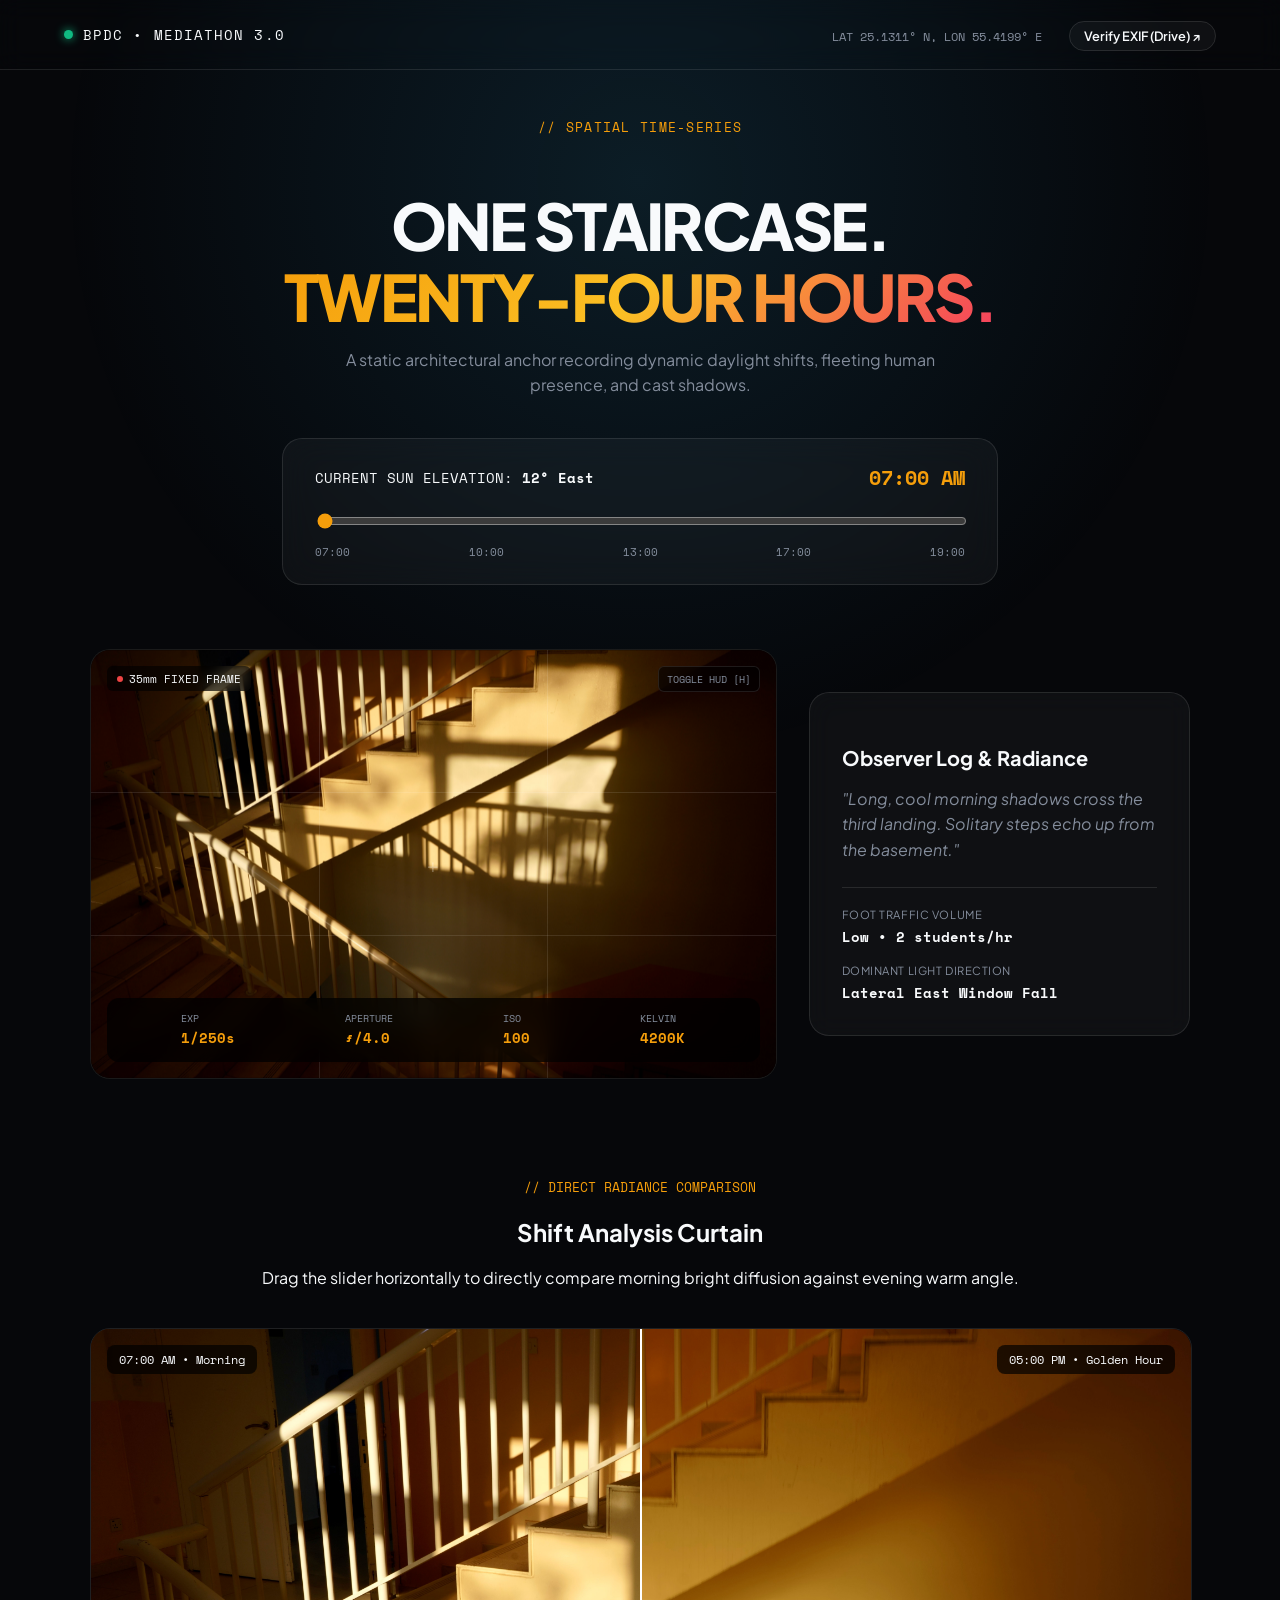
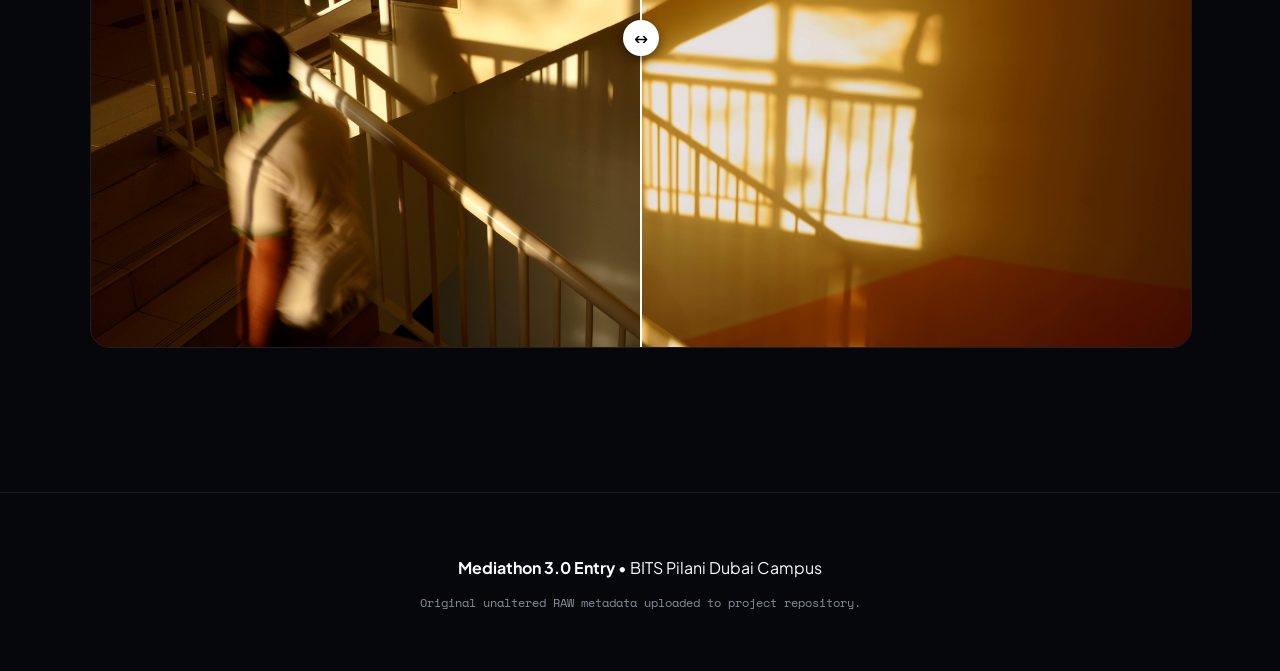
==== index.html @ baf7a8a2 "Add files via upload" ====
<!DOCTYPE html>
<html lang="en">
<head>
  <meta charset="UTF-8" />
  <meta name="viewport" content="width=device-width, initial-scale=1.0" />
  <title>One Staircase, Every Hour | Chrono-Photographic Study</title>
  <link rel="stylesheet" href="style.css" />
  <link rel="preconnect" href="https://fonts.googleapis.com">
  <link rel="preconnect" href="https://fonts.gstatic.com" crossorigin>
  <link href="https://fonts.googleapis.com/css2?family=Plus+Jakarta+Sans:wght@300;400;600;800&family=Space+Mono:ital,wght@0,400;0,700;1,400&display=swap" rel="stylesheet">
</head>
<body data-ambient="dawn">

  <div class="ambient-fog" id="ambientFog"></div>

  <!-- Top Navigation -->
  <header class="navbar">
    <div class="nav-left">
      <span class="pulse-indicator"></span>
      <span class="mono-title">BPDC • MEDIATHON 3.0</span>
    </div>
    <div class="nav-right">
      <span class="mono-sub">LAT 25.1311° N, LON 55.4199° E</span>
      <a href="https://drive.google.com" target="_blank" class="exif-btn">Verify EXIF (Drive) ↗</a>
    </div>
  </header>

  <main>
    <!-- Section 1: Hero & Real-time Solar Scrubber -->
    <section class="hero-block">
      <div class="theme-tag">// SPATIAL TIME-SERIES</div>
      <h1>ONE STAIRCASE.<br><span class="solar-gradient">TWENTY-FOUR HOURS.</span></h1>
      <p class="lead-text">A static architectural anchor recording dynamic daylight shifts, fleeting human presence, and cast shadows.</p>
      
      <!-- Interactive Dynamic Time Scrubber -->
      <div class="scrubber-card">
        <div class="scrubber-top">
          <span class="scrub-label">CURRENT SUN ELEVATION: <strong id="solarAngle">12° East</strong></span>
          <span class="active-hour" id="activeTimeDisplay">07:00 AM</span>
        </div>
        <input type="range" id="solarRange" min="0" max="1000" step="1" value="0" />
        <div class="time-ticks">
          <span>07:00</span>
          <span>10:00</span>
          <span>13:00</span>
          <span>17:00</span>
          <span>19:00</span>
        </div>
      </div>
    </section>

    <!-- Section 2: Main Optical Frame with HUD Overlay -->
    <section class="viewfinder-section">
      <div class="viewfinder-box" id="viewfinder">
        
        <!-- Dynamic Cross-Fade Image Layers -->
        <div class="image-layers-container" id="layerContainer"></div>

        <!-- Optical Grid -->
        <div class="grid-overlay" id="gridOverlay">
          <div class="grid-line h1"></div>
          <div class="grid-line h2"></div>
          <div class="grid-line v1"></div>
          <div class="grid-line v2"></div>
          <div class="center-cross">+</div>
        </div>

        <!-- Camera HUD Bar -->
        <div class="hud-top">
          <span class="hud-pill"><span class="rec-dot"></span> 35mm FIXED FRAME</span>
          <button class="hud-toggle-btn" id="toggleHudBtn">TOGGLE HUD [H]</button>
        </div>

        <div class="hud-bottom">
          <div class="hud-stat"><label>EXP</label><span id="hudShutter">1/250s</span></div>
          <div class="hud-stat"><label>APERTURE</label><span id="hudAperture">ƒ/4.0</span></div>
          <div class="hud-stat"><label>ISO</label><span id="hudIso">100</span></div>
          <div class="hud-stat"><label>KELVIN</label><span id="hudKelvin">4200K</span></div>
        </div>
      </div>

      <!-- Human Traffic & Shadow Log -->
      <div class="field-notes-card">
        <h3>Observer Log & Radiance</h3>
        <p class="note-quote" id="logObservation">"Long, cool morning shadows cross the third landing. Solitary steps echo up from the basement."</p>
        <div class="notes-grid">
          <div><label>Foot Traffic Volume</label><strong id="logTraffic">Low • 2 students/hr</strong></div>
          <div><label>Dominant Light Direction</label><strong id="logAngle">Lateral East Window Fall</strong></div>
        </div>
      </div>
    </section>

    <!-- Section 3: Interactive Split-Curtain Light Comparator -->
    <section class="comparator-section">
      <div class="section-heading">
        <span class="mono-tag">// DIRECT RADIANCE COMPARISON</span>
        <h2>Shift Analysis Curtain</h2>
        <p>Drag the slider horizontally to directly compare morning bright diffusion against evening warm angle.</p>
      </div>

      <div class="split-slider-container" id="splitSlider">
        <img class="split-img img-before" src="images/_DSC1558.JPG" alt="Morning light" />
        
        <div class="split-reveal-wrapper" id="revealWrapper">
          <img class="split-img img-after" src="images/_DSC1779.JPG" alt="Golden Hour light" />
        </div>

        <input type="range" min="0" max="100" value="50" class="split-divider-range" id="curtainRange" />
        <div class="split-handle" id="splitHandle">
          <div class="handle-icon">↔</div>
        </div>

        <span class="split-badge badge-left">07:00 AM • Morning</span>
        <span class="split-badge badge-right">05:00 PM • Golden Hour</span>
      </div>
    </section>
  </main>

  <footer>
    <div>
      <p><strong>Mediathon 3.0 Entry</strong> • BITS Pilani Dubai Campus</p>
      <p class="mono-sub">Original unaltered RAW metadata uploaded to project repository.</p>
    </div>
  </footer>

  <script src="script.js"></script>
</body>
</html>
---- style.css ----
:root {
  --bg: #06070a;
  --surface: rgba(255, 255, 255, 0.04);
  --border: rgba(255, 255, 255, 0.1);
  --accent: #f59e0b;
  --text: #f8fafc;
  --text-muted: #848d9c;
  --font-mono: 'Space Mono', monospace;
  --ambient-color: rgba(56, 189, 248, 0.12);
}

body {
  background-color: var(--bg);
  color: var(--text);
  font-family: 'Plus Jakarta Sans', sans-serif;
  margin: 0;
  padding: 0;
  overflow-x: hidden;
  transition: background-color 0.8s ease;
}

.ambient-fog {
  position: fixed;
  top: 0;
  left: 50%;
  transform: translateX(-50%);
  width: 100vw;
  height: 100vh;
  background: radial-gradient(circle at 50% 20%, var(--ambient-color) 0%, transparent 60%);
  pointer-events: none;
  z-index: 0;
  transition: background 0.1s linear;
}

.navbar {
  position: relative;
  z-index: 10;
  display: flex;
  justify-content: space-between;
  align-items: center;
  padding: 1.5rem 5%;
  border-bottom: 1px solid var(--border);
  backdrop-filter: blur(12px);
}

.nav-left { display: flex; align-items: center; gap: 10px; }
.pulse-indicator { width: 9px; height: 9px; background: #10b981; border-radius: 50%; box-shadow: 0 0 10px #10b981; }
.mono-title { font-family: var(--font-mono); font-size: 0.85rem; letter-spacing: 0.08em; }
.mono-sub { font-family: var(--font-mono); font-size: 0.75rem; color: var(--text-muted); }

.exif-btn {
  margin-left: 1.5rem;
  padding: 6px 14px;
  background: var(--surface);
  border: 1px solid var(--border);
  border-radius: 999px;
  color: var(--text);
  text-decoration: none;
  font-size: 0.8rem;
  font-weight: 600;
  transition: border-color 0.2s;
}

.exif-btn:hover { border-color: var(--accent); }

main {
  position: relative;
  z-index: 1;
  max-width: 1100px;
  margin: 0 auto;
  padding: 3rem 1.5rem;
}

.hero-block { text-align: center; margin-bottom: 4rem; }
.theme-tag { font-family: var(--font-mono); font-size: 0.8rem; color: var(--accent); letter-spacing: 0.1em; margin-bottom: 0.8rem; }
h1 { font-size: clamp(2.4rem, 5vw, 4rem); font-weight: 800; letter-spacing: -0.04em; line-height: 1.1; margin-bottom: 1rem; }

.solar-gradient {
  background: linear-gradient(135deg, #f59e0b, #fbbf24, #f43f5e);
  -webkit-background-clip: text;
  -webkit-text-fill-color: transparent;
}

.lead-text { color: var(--text-muted); max-width: 600px; margin: 0 auto 2.5rem; line-height: 1.6; }

.scrubber-card {
  max-width: 650px;
  margin: 0 auto;
  background: var(--surface);
  border: 1px solid var(--border);
  padding: 1.5rem 2rem;
  border-radius: 20px;
  backdrop-filter: blur(16px);
}

.scrubber-top {
  display: flex;
  justify-content: space-between;
  align-items: center;
  margin-bottom: 1.2rem;
  font-family: var(--font-mono);
  font-size: 0.85rem;
}

.active-hour { font-size: 1.25rem; font-weight: 700; color: var(--accent); font-variant-numeric: tabular-nums; }

input[type="range"] { width: 100%; accent-color: var(--accent); cursor: pointer; }
.time-ticks { display: flex; justify-content: space-between; margin-top: 0.6rem; font-family: var(--font-mono); font-size: 0.7rem; color: var(--text-muted); }

.viewfinder-section {
  display: grid;
  grid-template-columns: 1.8fr 1fr;
  gap: 2rem;
  align-items: center;
  margin-bottom: 6rem;
}

.viewfinder-box {
  position: relative;
  aspect-ratio: 16 / 10;
  border-radius: 20px;
  overflow: hidden;
  border: 1px solid var(--border);
  background: #000;
}

.image-layers-container {
  position: absolute;
  inset: 0;
  width: 100%;
  height: 100%;
  z-index: 1;
}

.blended-img-layer {
  position: absolute;
  inset: 0;
  width: 100%;
  height: 100%;
  object-fit: cover;
  opacity: 0;
  will-change: opacity;
}

.grid-overlay {
  position: absolute;
  inset: 0;
  pointer-events: none;
  opacity: 0.7;
  transition: opacity 0.3s;
  z-index: 10;
}

.grid-overlay.hidden { opacity: 0; }
.grid-line { position: absolute; background: rgba(255, 255, 255, 0.15); }
.grid-line.h1 { top: 33.3%; left: 0; right: 0; height: 1px; }
.grid-line.h2 { top: 66.6%; left: 0; right: 0; height: 1px; }
.grid-line.v1 { left: 33.3%; top: 0; bottom: 0; width: 1px; }
.grid-line.v2 { left: 66.6%; top: 0; bottom: 0; width: 1px; }
.center-cross { position: absolute; top: 50%; left: 50%; transform: translate(-50%, -50%); color: rgba(255, 255, 255, 0.4); font-size: 1.2rem; }

.hud-top {
  position: absolute;
  top: 1rem;
  left: 1rem;
  right: 1rem;
  display: flex;
  justify-content: space-between;
  align-items: center;
  z-index: 10;
}

.hud-pill {
  font-family: var(--font-mono);
  font-size: 0.7rem;
  background: rgba(0, 0, 0, 0.6);
  backdrop-filter: blur(8px);
  padding: 4px 10px;
  border-radius: 6px;
  display: flex;
  align-items: center;
  gap: 6px;
}

.rec-dot { width: 6px; height: 6px; background: #ef4444; border-radius: 50%; }

.hud-toggle-btn {
  background: rgba(0, 0, 0, 0.6);
  backdrop-filter: blur(8px);
  border: 1px solid var(--border);
  color: var(--text-muted);
  font-family: var(--font-mono);
  font-size: 0.65rem;
  padding: 4px 8px;
  border-radius: 6px;
  cursor: pointer;
}

.hud-bottom {
  position: absolute;
  bottom: 1rem;
  left: 1rem;
  right: 1rem;
  background: rgba(0, 0, 0, 0.75);
  backdrop-filter: blur(10px);
  padding: 0.8rem 1.2rem;
  border-radius: 12px;
  display: flex;
  justify-content: space-around;
  font-family: var(--font-mono);
  z-index: 10;
}

.hud-stat label { display: block; font-size: 0.6rem; color: var(--text-muted); }
.hud-stat span { font-size: 0.85rem; font-weight: 700; color: var(--accent); font-variant-numeric: tabular-nums; }

.field-notes-card {
  background: var(--surface);
  border: 1px solid var(--border);
  padding: 2rem;
  border-radius: 20px;
  backdrop-filter: blur(12px);
}

.field-notes-card h3 { font-size: 1.25rem; margin-bottom: 0.8rem; }
.note-quote { font-style: italic; color: var(--text-muted); line-height: 1.6; margin-bottom: 1.5rem; }
.notes-grid { display: flex; flex-direction: column; gap: 1rem; border-top: 1px solid var(--border); padding-top: 1.2rem; }
.notes-grid label { display: block; font-size: 0.7rem; text-transform: uppercase; color: var(--text-muted); letter-spacing: 0.05em; margin-bottom: 4px; }
.notes-grid strong { font-family: var(--font-mono); font-size: 0.9rem; }

.comparator-section { margin-bottom: 6rem; }
.section-heading { text-align: center; margin-bottom: 2.5rem; }
.mono-tag { font-family: var(--font-mono); font-size: 0.8rem; color: var(--accent); }
.split-slider-container { position: relative; width: 100%; aspect-ratio: 16 / 9; border-radius: 20px; overflow: hidden; border: 1px solid var(--border); }
.split-img { position: absolute; top: 0; left: 0; width: 100%; height: 100%; object-fit: cover; }
.split-reveal-wrapper { position: absolute; top: 0; left: 0; bottom: 0; width: 50%; overflow: hidden; }
.split-reveal-wrapper .img-after { width: 100%; height: 100%; object-fit: cover; position: absolute; left: 0; top: 0; }
.split-slider-container .img-after { width: var(--container-width, 1000px); max-width: none; }
.split-divider-range { position: absolute; inset: 0; width: 100%; height: 100%; opacity: 0; cursor: ew-resize; z-index: 5; }
.split-handle { position: absolute; top: 0; bottom: 0; left: 50%; width: 2px; background: #fff; z-index: 4; pointer-events: none; transform: translateX(-50%); }
.handle-icon { position: absolute; top: 50%; left: 50%; transform: translate(-50%, -50%); width: 36px; height: 36px; border-radius: 50%; background: #fff; color: #000; display: flex; align-items: center; justify-content: center; font-weight: 700; font-size: 0.8rem; box-shadow: 0 4px 12px rgba(0,0,0,0.5); }
.split-badge { position: absolute; top: 1rem; padding: 6px 12px; background: rgba(0, 0, 0, 0.7); backdrop-filter: blur(8px); border-radius: 8px; font-family: var(--font-mono); font-size: 0.75rem; z-index: 3; }
.badge-left { left: 1rem; }
.badge-right { right: 1rem; }

footer { border-top: 1px solid var(--border); padding: 3rem 5%; text-align: center; }

@media (max-width: 800px) {
  .viewfinder-section { grid-template-columns: 1fr; }
}
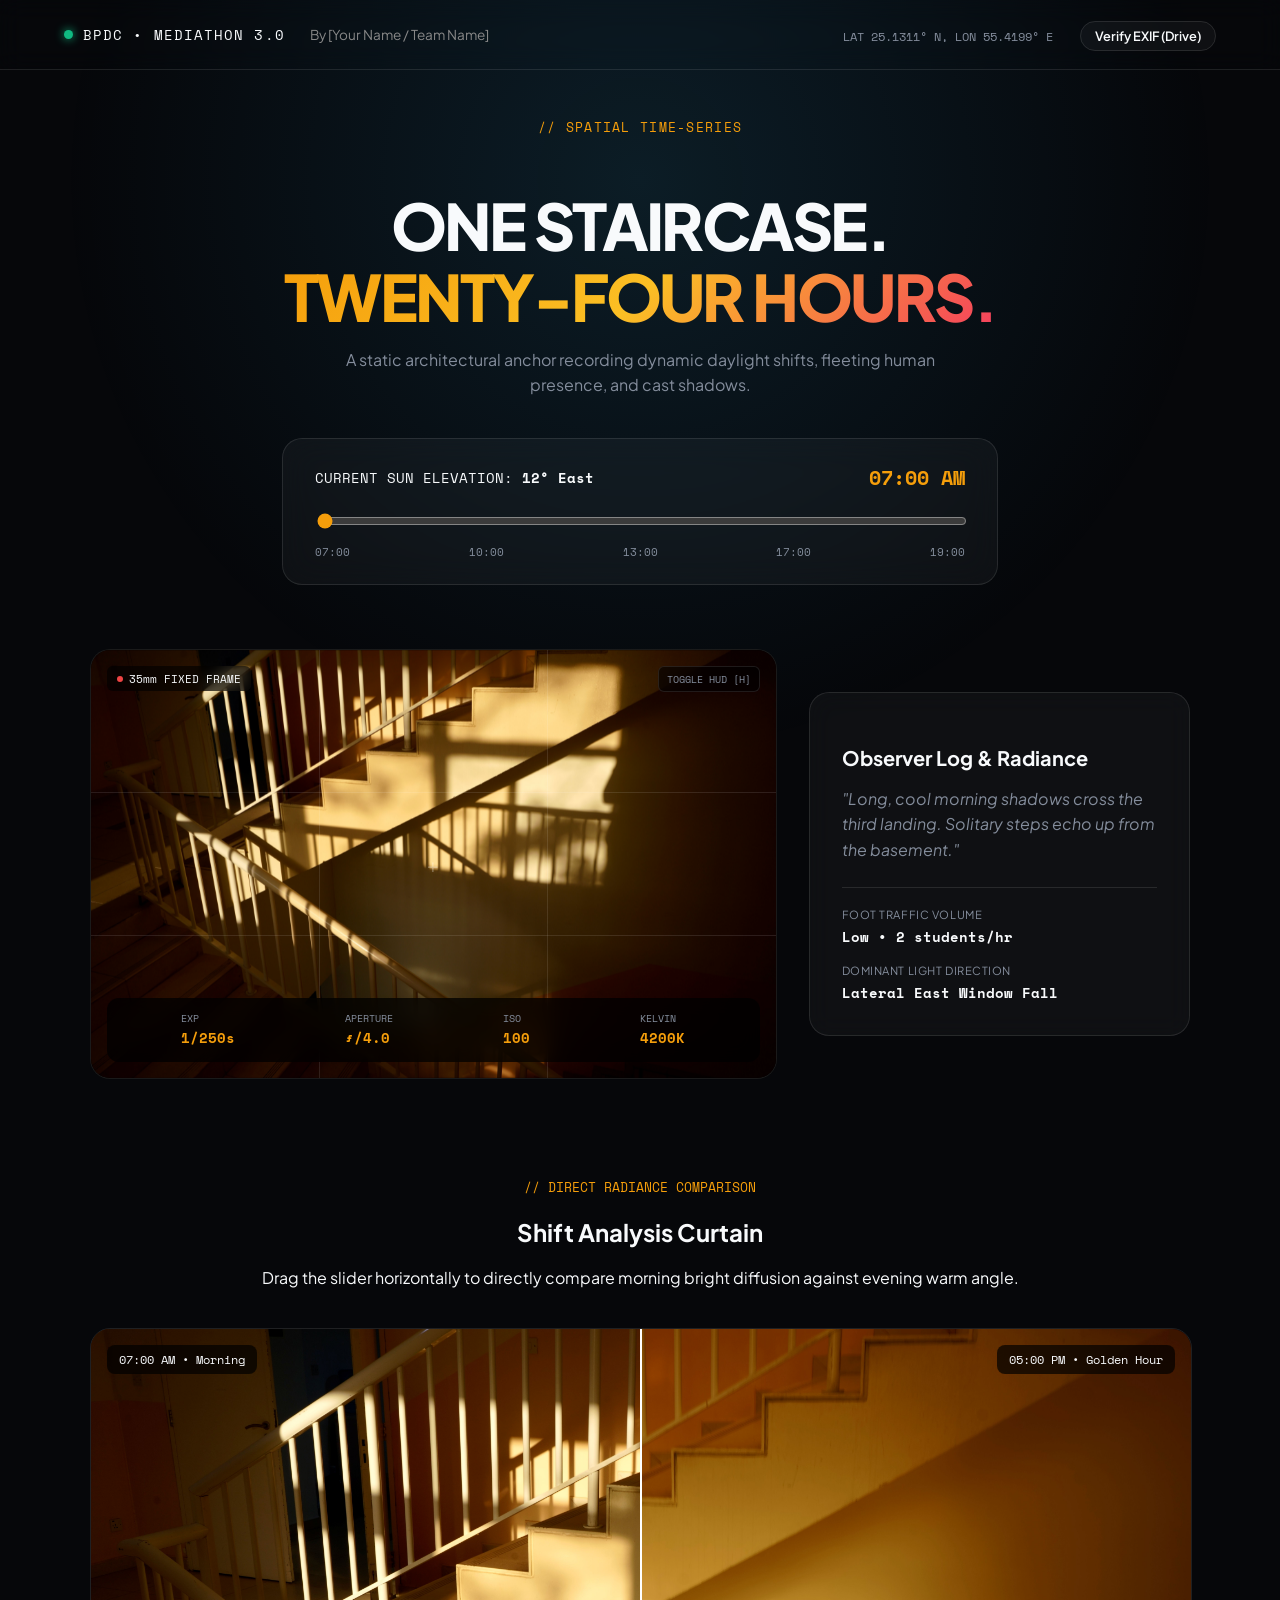
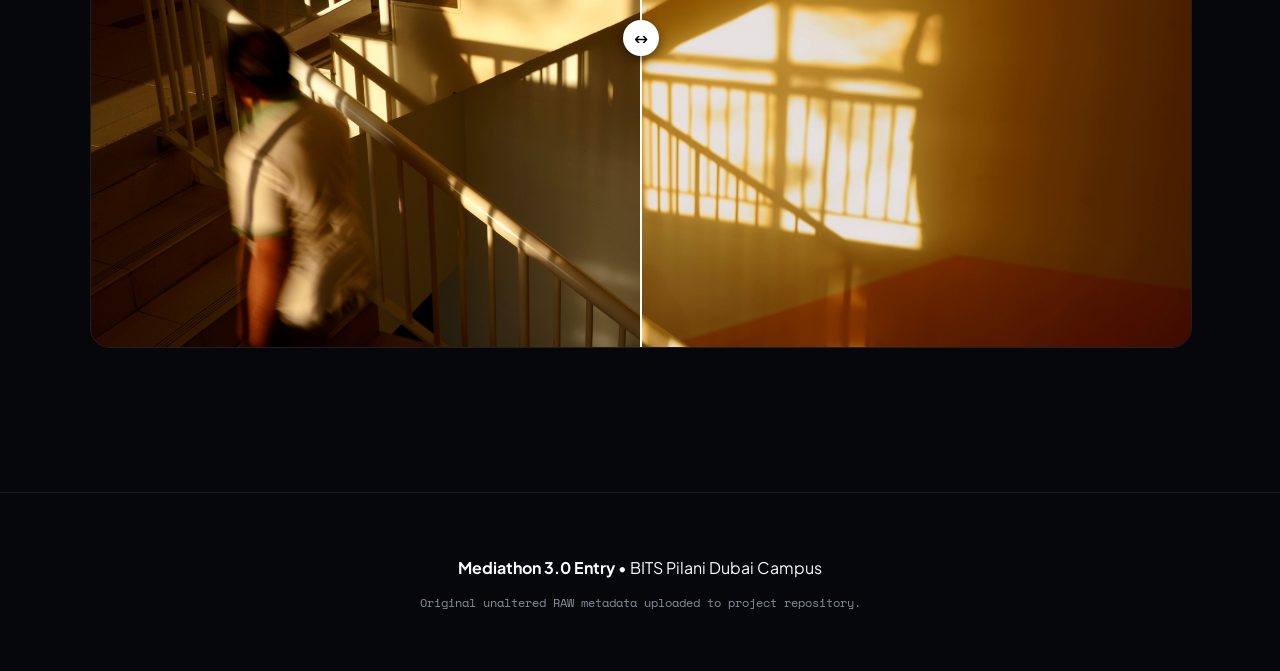
==== commit 6e502a94: "Update navigation bar with author name and EXIF link Added author name to the navigation bar and upd" ====
--- a/index.html
+++ b/index.html
@@ -14,16 +14,17 @@
   <div class="ambient-fog" id="ambientFog"></div>
 
   <!-- Top Navigation -->
-  <header class="navbar">
+<header class="navbar">
     <div class="nav-left">
-      <span class="pulse-indicator"></span>
-      <span class="mono-title">BPDC • MEDIATHON 3.0</span>
+        <span class="pulse-indicator"></span>
+        <span class="mono-title">BPDC • MEDIATHON 3.0</span>
+        <span class="nav-author" style="margin-left: 15px; color: #888; font-size: 0.85rem;">By [Your Name / Team Name]</span>
     </div>
     <div class="nav-right">
-      <span class="mono-sub">LAT 25.1311° N, LON 55.4199° E</span>
-      <a href="https://drive.google.com" target="_blank" class="exif-btn">Verify EXIF (Drive) ↗</a>
+        <span class="mono-sub">LAT 25.1311° N, LON 55.4199° E</span>
+        <a href="https://drive.google.com/drive/folders/15Yk2aTuCPp15LPt4dba7DozDra7DP0q0?usp=drive_link" target="_blank" class="exif-btn">Verify EXIF (Drive)</a>
     </div>
-  </header>
+</header>
 
   <main>
     <!-- Section 1: Hero & Real-time Solar Scrubber -->
@@ -125,4 +126,4 @@
 
   <script src="script.js"></script>
 </body>
-</html>+</html>
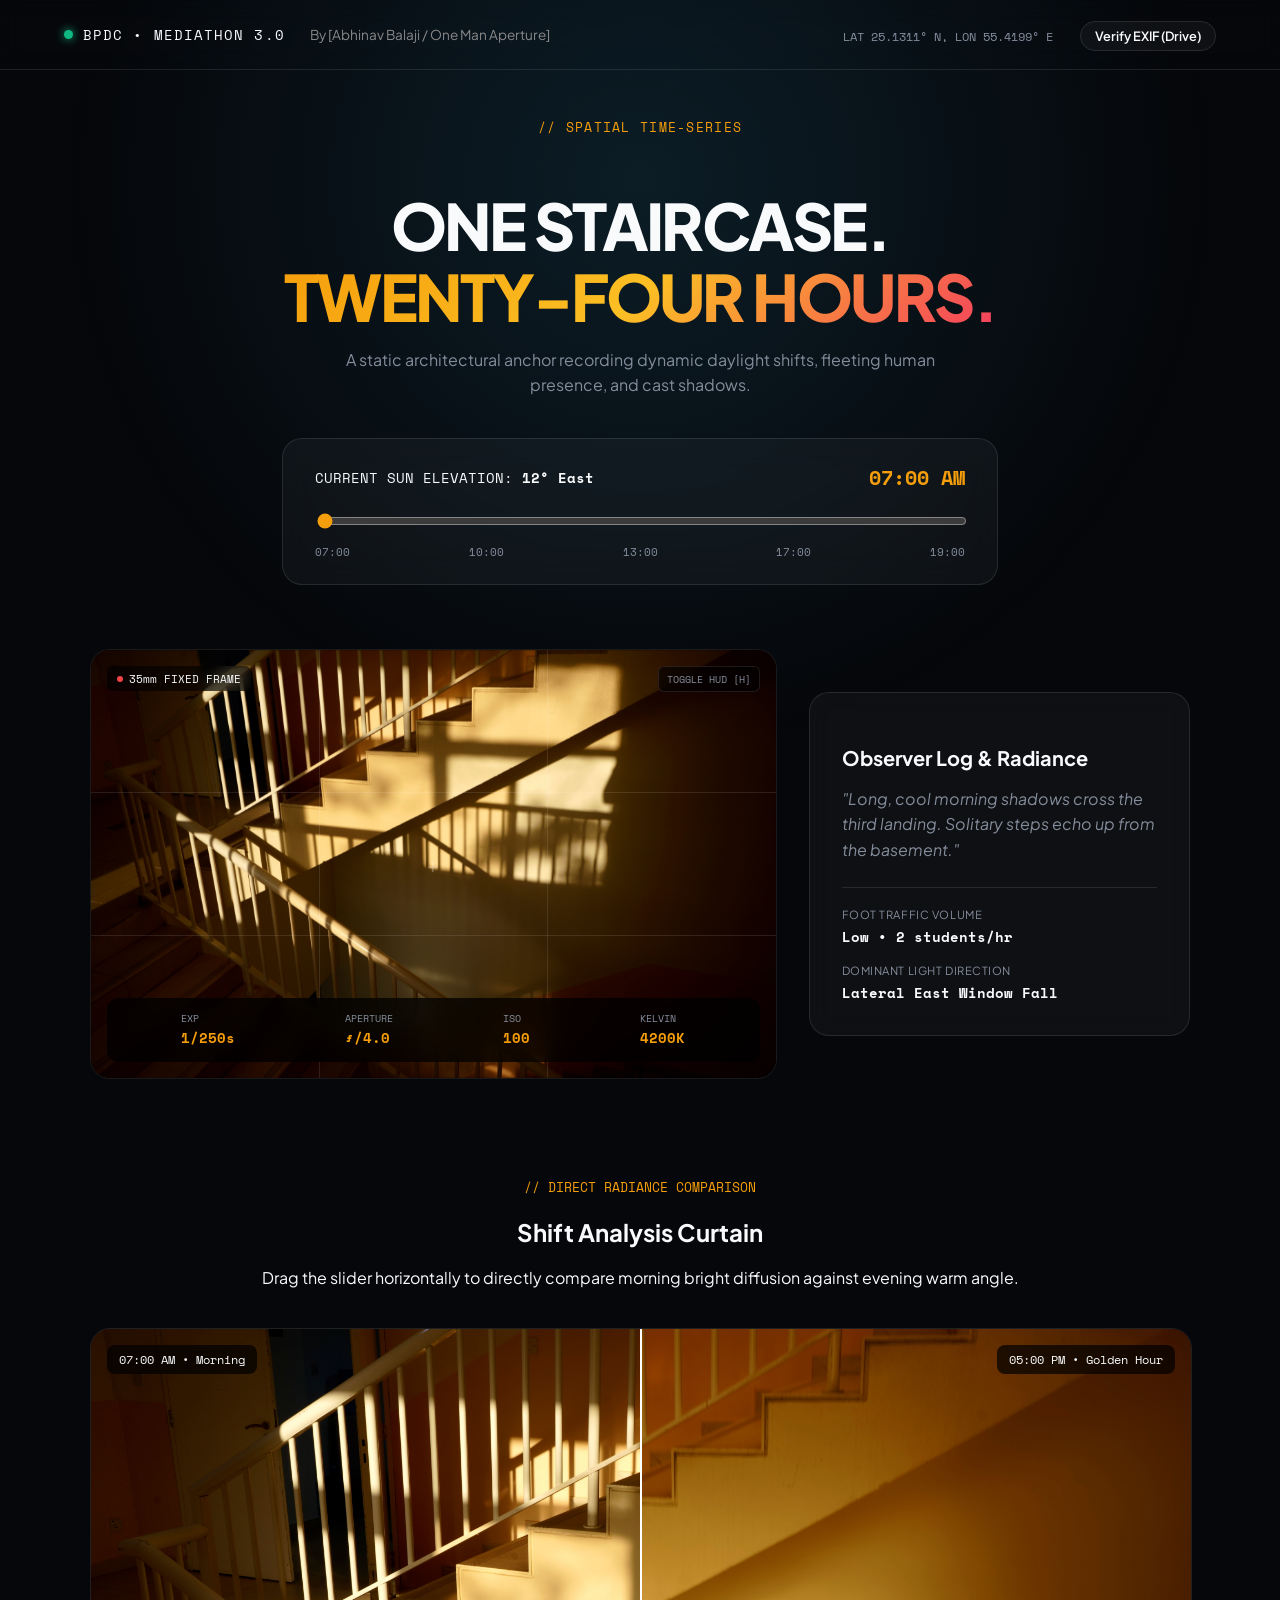
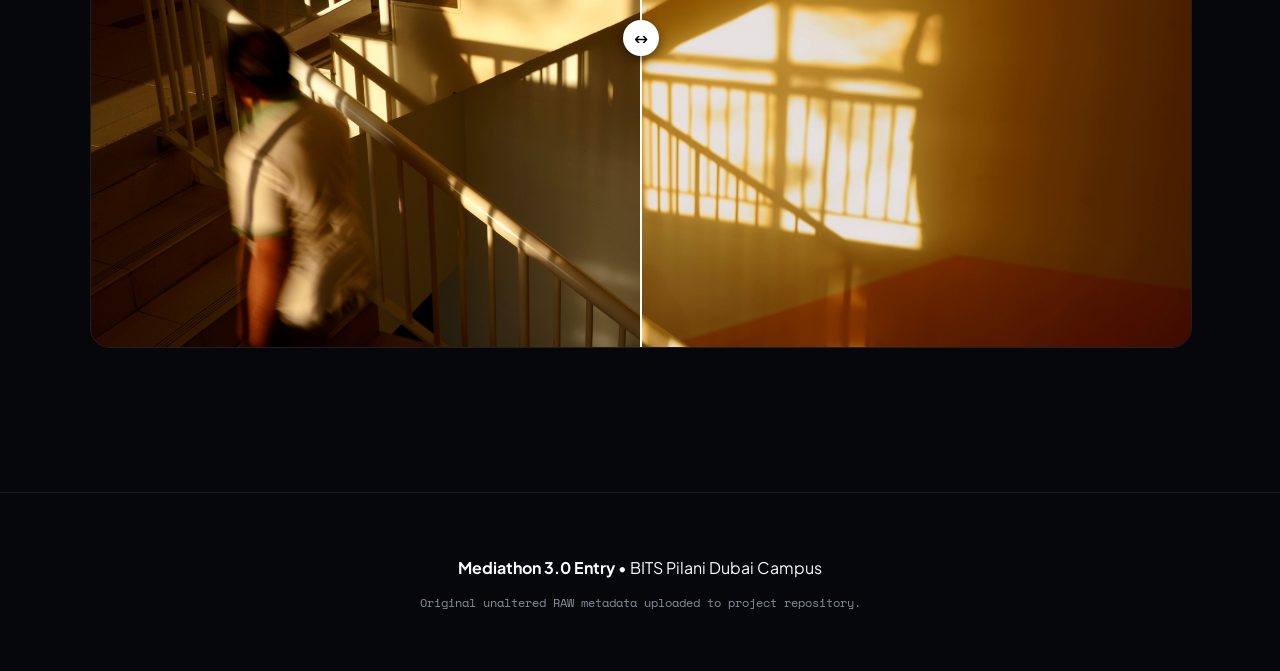
==== commit 7c6a382e: "Fix HTML encoding issues in index.html" ====
--- a/index.html
+++ b/index.html
@@ -18,7 +18,7 @@
     <div class="nav-left">
         <span class="pulse-indicator"></span>
         <span class="mono-title">BPDC • MEDIATHON 3.0</span>
-        <span class="nav-author" style="margin-left: 15px; color: #888; font-size: 0.85rem;">By [Your Name / Team Name]</span>
+        <span class="nav-author" style="margin-left: 15px; color: #888; font-size: 0.85rem;">By [Abhinav Balaji / One Man Aperture]</span>
     </div>
     <div class="nav-right">
         <span class="mono-sub">LAT 25.1311° N, LON 55.4199° E</span>
